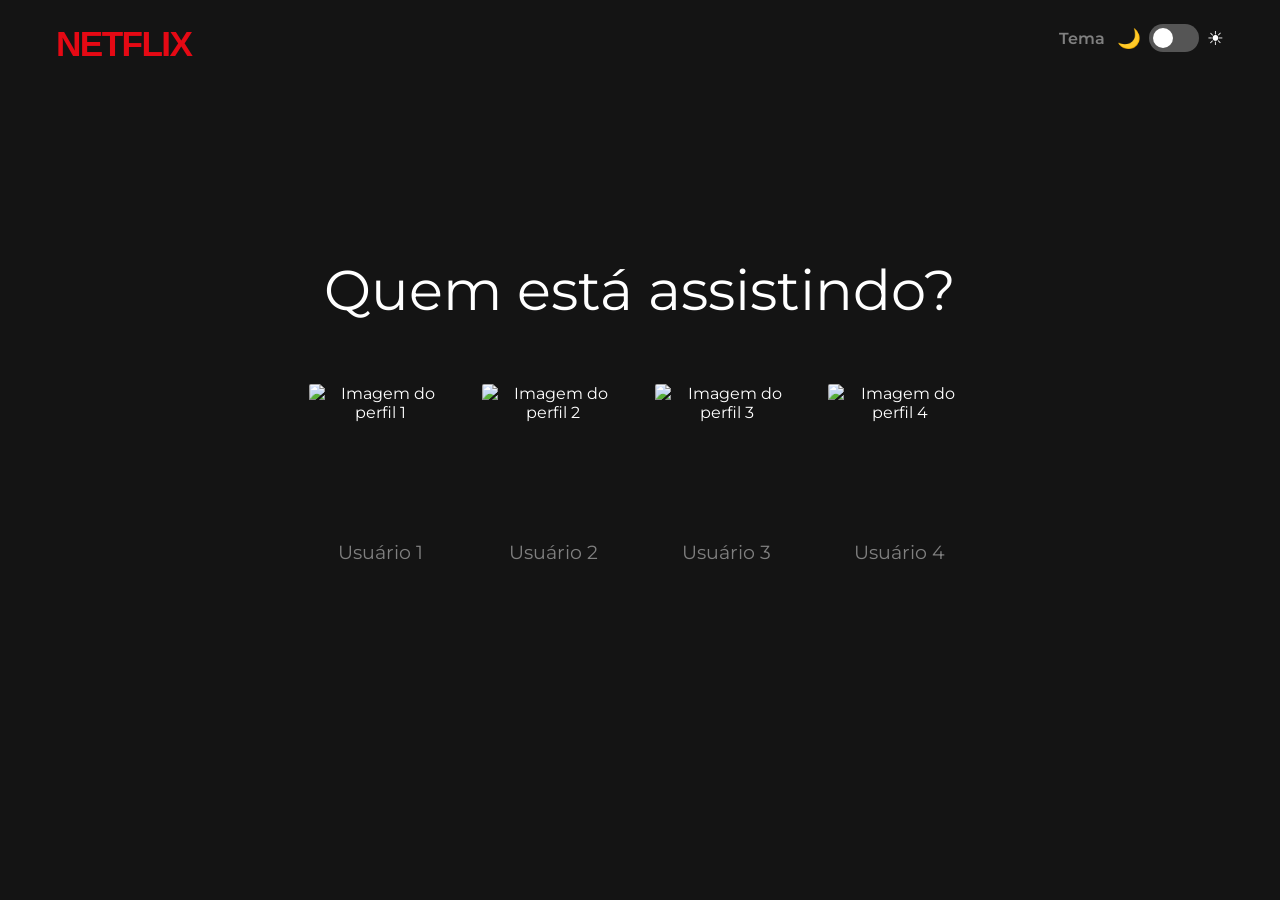
==== index.html @ 2d7911cf "chore(project): move files from Netflix directory to project root" ====
<!DOCTYPE html>
<html lang="pt-br">

<head>
    <meta charset="UTF-8">
    <meta name="viewport" content="width=device-width, initial-scale=1.0">
    <title>Netflix</title>
    <link rel="stylesheet" href="./assets/css/styles.css">
    <script src="./assets/js/main.js" defer></script>
</head>

<body>
    <div class="theme-container">
        <span class="theme-label">Tema</span>
        <span class="theme-icon">🌙</span>
        <label class="theme-switch" aria-label="Alternar modo claro/escuro">
            <input type="checkbox" id="theme-checkbox">
            <span class="slider"></span>
        </label>
        <span class="theme-icon">☀️</span>
    </div>
    <span class="logo">NETFLIX</span>
    <main>
        <header>
            <h1>Quem está assistindo?</h1>
        </header>

        <section aria-label="Perfis de usuários">
            <nav class="profiles">
                <ul class="profiles-list">
                    <li>
                        <a class="user-profile" href="#">
                            <figure>
                                <img src="./assets/img/perfil-1.png" alt="Imagem do perfil 1">
                                <figcaption>Usuário 1</figcaption>
                            </figure>
                        </a>
                    </li>
                    <li>
                        <a class="user-profile" href="#">
                            <figure>
                                <img src="./assets/img/perfil-2.png" alt="Imagem do perfil 2">
                                <figcaption>Usuário 2</figcaption>
                            </figure>
                        </a>
                    </li>
                    <li>
                        <a class="user-profile" href="#">
                            <figure>
                                <img src="./assets/img/perfil-3.png" alt="Imagem do perfil 3">
                                <figcaption>Usuário 3</figcaption>
                            </figure>
                        </a>
                    </li>
                    <li>
                        <a class="user-profile" href="#">
                            <figure>
                                <img src="./assets/img/perfil-4.png" alt="Imagem do perfil 4">
                                <figcaption>Usuário 4</figcaption>
                            </figure>
                        </a>
                    </li>
                </ul>
            </nav>
        </section>
    </main>
</body>

</html>
---- assets/css/styles.css ----
@import url("https://fonts.googleapis.com/css2?family=Montserrat:wght@300;400;600;700&display=swap");

:root {
  --bg-1: #141414;
  --text: #ffffff;
  --muted: #808080;
}
body.light-mode {
  --bg-1: #f3f3f3;
  --text: #141414;
  --muted: #555555;
}

* {
  box-sizing: border-box;
}
html,
body {
  height: 100%;
}
body {
  margin: 0;
  background: var(--bg-1);
  color: var(--text);
  transition: background 0.3s ease, color 0.3s ease;
  font-family:
    "Montserrat",
    system-ui,
    -apple-system,
    "Segoe UI",
    Roboto,
    Arial;
  -webkit-font-smoothing: antialiased;
  display: flex;
  align-items: center;
  justify-content: center;
  min-height: 100vh;
}

.logo {
  position: absolute;
  top: 1.5rem;
  left: 3.5rem;
  color: #e50914;
  font-family: "Arial Black", Arial, sans-serif;
  font-size: 2.2rem;
  font-weight: 900;
  letter-spacing: -0.1rem;
  user-select: none;
}
@media (max-width: 600px) {
  .logo {
    left: 5%;
    font-size: 1.5rem;
    top: 1rem;
  }
}

main {
  width: 100%;
  max-width: 57.5rem;
  padding: 2.25rem 1.25rem;
}

header {
  margin: 0 0 1.125rem;
}
header h1 {
  margin: 0;
  font-size: clamp(2rem, 5vw, 3.5rem);
  font-weight: 400;
  text-align: center;
}

/* Página: Quem está assistindo */
.profiles {
  padding: 2.5rem 1.25rem 5rem;
  --gap-size: clamp(1rem, 2vw, 2vw);
}
.profiles-list {
  display: flex;
  flex-direction: row;
  gap: var(--gap-size);
  justify-content: center;
  align-items: flex-start;
  flex-wrap: wrap;
  list-style: none;
  margin: 0;
  padding: 0;
}
.profiles-list li {
  display: flex;
  justify-content: center;
  /* Mobile: no máximo 2 colunas */
  width: calc(50% - var(--gap-size) * 0.5);
}

@media (min-width: 600px) {
  .profiles-list li {
    /* Desktop: no máximo 5 colunas */
    width: calc(20% - var(--gap-size) * 0.8);
  }
}

.user-profile {
  text-decoration: none;
  color: inherit;
  width: 100%;
  max-width: 12.5rem;
}
.user-profile figure {
  margin: 0;
  text-align: center;
}
.user-profile img {
  width: 100%;
  aspect-ratio: 1 / 1;
  border-radius: 4px;
  object-fit: cover;
  display: block;
  margin: 0 auto 0.625rem;
  border: 0.15rem solid transparent;
  box-sizing: border-box;
  transition: border-color 0.2s ease;
}
.user-profile:hover img,
.user-profile:focus img {
  border-color: #ffffff;
}
.user-profile figcaption {
  color: #808080;
  font-weight: 400;
  font-size: clamp(0.85rem, 2vw, 1.2rem);
  transition: color 0.2s ease;
}
.user-profile:hover figcaption,
.user-profile:focus figcaption {
  color: #ffffff;
}

@import url("https://fonts.googleapis.com/css2?family=Montserrat:wght@300;400;600;700&display=swap");

:root {
  --bg-1: #141414;
  --text: #ffffff;
  --muted: #808080;
}
body.light-mode {
  --bg-1: #f3f3f3;
  --text: #141414;
  --muted: #555555;
}

* {
  box-sizing: border-box;
}
html,
body {
  height: 100%;
}
body {
  margin: 0;
  background: var(--bg-1);
  color: var(--text);
  transition: background 0.3s ease, color 0.3s ease;
  font-family:
    "Montserrat",
    system-ui,
    -apple-system,
    "Segoe UI",
    Roboto,
    Arial;
  -webkit-font-smoothing: antialiased;
  display: flex;
  align-items: center;
  justify-content: center;
  min-height: 100vh;
}

.logo {
  position: absolute;
  top: 1.5rem;
  left: 3.5rem;
  color: #e50914;
  font-family: "Arial Black", Arial, sans-serif;
  font-size: 2.2rem;
  font-weight: 900;
  letter-spacing: -0.1rem;
  user-select: none;
}
@media (max-width: 600px) {
  .logo {
    left: 5%;
    font-size: 1.5rem;
    top: 1rem;
  }
}

main {
  width: 100%;
  max-width: 57.5rem;
  padding: 2.25rem 1.25rem;
}

header {
  margin: 0 0 1.125rem;
}
header h1 {
  margin: 0;
  font-size: clamp(2rem, 5vw, 3.5rem);
  font-weight: 400;
  text-align: center;
}

/* Página: Quem está assistindo */
.profiles {
  padding: 2.5rem 1.25rem 5rem;
  --gap-size: clamp(1rem, 2vw, 2vw);
}
.profiles-list {
  display: flex;
  flex-direction: row;
  gap: var(--gap-size);
  justify-content: center;
  align-items: flex-start;
  flex-wrap: wrap;
  list-style: none;
  margin: 0;
  padding: 0;
}
.profiles-list li {
  display: flex;
  justify-content: center;
  /* Mobile: no máximo 2 colunas */
  width: calc(50% - var(--gap-size) * 0.5);
}

@media (min-width: 600px) {
  .profiles-list li {
    /* Desktop: no máximo 5 colunas */
    width: calc(20% - var(--gap-size) * 0.8);
  }
}

.user-profile {
  text-decoration: none;
  color: inherit;
  width: 100%;
  max-width: 12.5rem;
}
.user-profile figure {
  margin: 0;
  text-align: center;
}
.user-profile img {
  width: 100%;
  aspect-ratio: 1 / 1;
  border-radius: 4px;
  object-fit: cover;
  display: block;
  margin: 0 auto 0.625rem;
  border: 0.15rem solid transparent;
  box-sizing: border-box;
  transition: border-color 0.2s ease;
}
.user-profile:hover img,
.user-profile:focus img {
  border-color: #ffffff;
}
.user-profile figcaption {
  color: #808080;
  font-weight: 400;
  font-size: clamp(0.85rem, 2vw, 1.2rem);
  transition: color 0.2s ease;
}
.user-profile:hover figcaption,
.user-profile:focus figcaption {
  color: #ffffff;
}

/* Acessibilidade */
.user-profile:focus {
  outline: 0.1875rem solid rgba(255, 255, 255, 0.06);
  outline-offset: 0.375rem;
}

body.light-mode .user-profile:hover img,
body.light-mode .user-profile:focus img {
  border-color: #141414;
}
body.light-mode .user-profile:hover figcaption,
body.light-mode .user-profile:focus figcaption {
  color: #141414;
}

/* Theme Switch Toggle Container */
.theme-container {
  position: absolute;
  top: 1.5rem;
  right: 3.5rem;
  display: flex;
  align-items: center;
  gap: 8px;
}

.theme-label {
  font-size: 1rem;
  font-weight: 600;
  margin-right: 4px;
  color: var(--muted);
}

.theme-icon {
  font-size: 1.2rem;
  user-select: none;
}

.theme-switch {
  position: relative;
  display: inline-block;
  width: 50px;
  height: 28px;
}

.theme-switch input {
  opacity: 0;
  width: 0;
  height: 0;
}

.theme-switch .slider {
  position: absolute;
  cursor: pointer;
  top: 0;
  left: 0;
  right: 0;
  bottom: 0;
  background-color: #555;
  transition: 0.4s;
  border-radius: 34px;
}

.theme-switch .slider:before {
  position: absolute;
  content: "";
  height: 20px;
  width: 20px;
  left: 4px;
  bottom: 4px;
  background-color: #fff;
  transition: 0.4s;
  border-radius: 50%;
}

.theme-switch input:checked + .slider {
  background-color: #ccc;
}

.theme-switch input:checked + .slider:before {
  transform: translateX(22px);
  background-color: #141414;
}

@media (max-width: 600px) {
  .theme-container {
    right: 5%;
    top: 1rem;
    gap: 4px;
  }
  .theme-icon {
    font-size: 1rem;
  }
  .theme-switch {
    width: 44px;
    height: 24px;
  }
  .theme-switch .slider:before {
    height: 16px;
    width: 16px;
  }
  .theme-switch input:checked + .slider:before {
    transform: translateX(20px);
  }
}
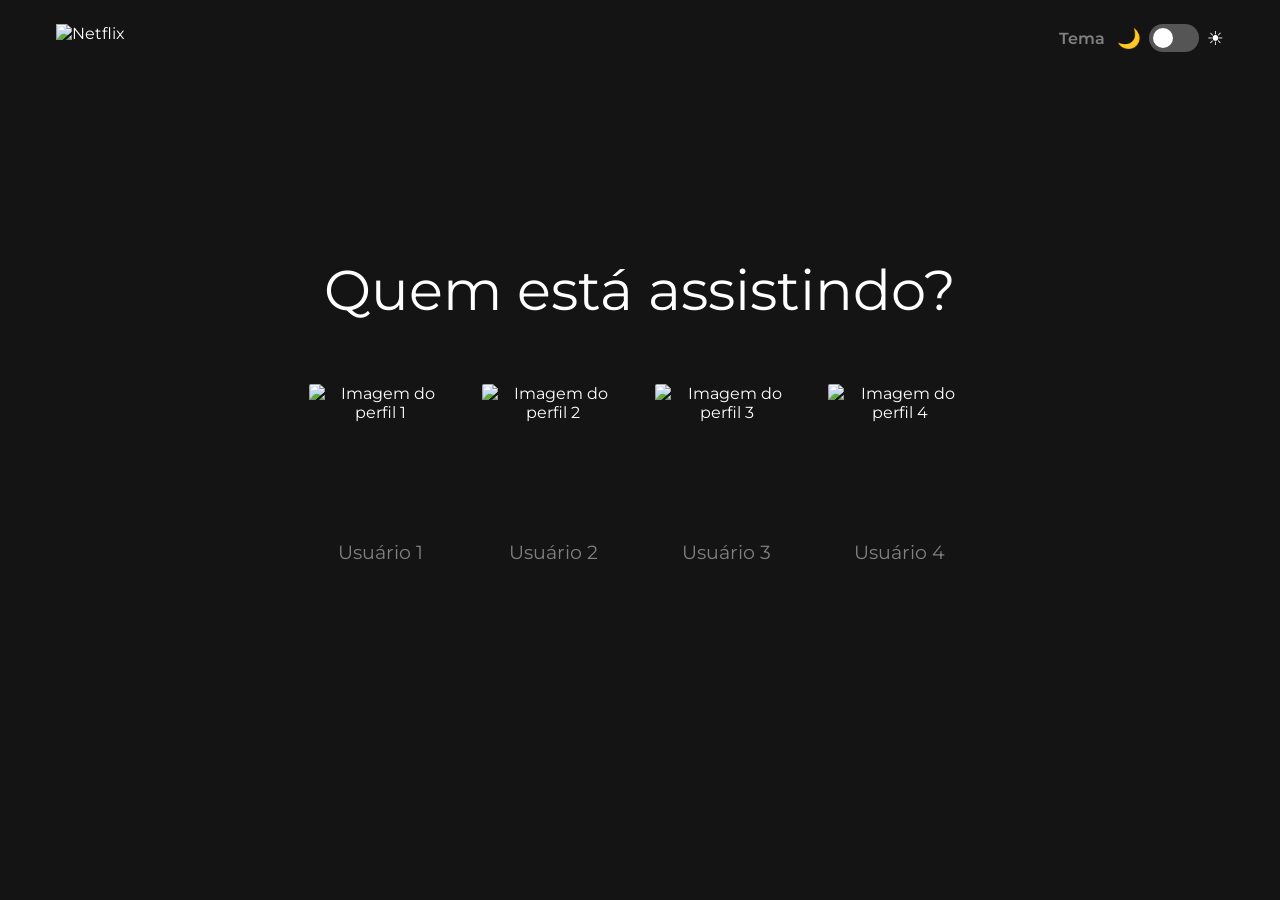
==== commit 80a1a08b: "fix(styles): match logo size on index page to catalog page and clean css" ====
--- a/index.html
+++ b/index.html
@@ -19,7 +19,7 @@
         </label>
         <span class="theme-icon">☀️</span>
     </div>
-    <span class="logo">NETFLIX</span>
+    <img class="logo" src="https://upload.wikimedia.org/wikipedia/commons/0/08/Netflix_2015_logo.svg" alt="Netflix">
     <main>
         <header>
             <h1>Quem está assistindo?</h1>
@@ -29,7 +29,7 @@
             <nav class="profiles">
                 <ul class="profiles-list">
                     <li>
-                        <a class="user-profile" href="#">
+                        <a class="user-profile" href="./catalogo/catalogo.html">
                             <figure>
                                 <img src="./assets/img/perfil-1.png" alt="Imagem do perfil 1">
                                 <figcaption>Usuário 1</figcaption>
@@ -37,7 +37,7 @@
                         </a>
                     </li>
                     <li>
-                        <a class="user-profile" href="#">
+                        <a class="user-profile" href="./catalogo/catalogo.html">
                             <figure>
                                 <img src="./assets/img/perfil-2.png" alt="Imagem do perfil 2">
                                 <figcaption>Usuário 2</figcaption>
@@ -45,7 +45,7 @@
                         </a>
                     </li>
                     <li>
-                        <a class="user-profile" href="#">
+                        <a class="user-profile" href="./catalogo/catalogo.html">
                             <figure>
                                 <img src="./assets/img/perfil-3.png" alt="Imagem do perfil 3">
                                 <figcaption>Usuário 3</figcaption>
@@ -53,7 +53,7 @@
                         </a>
                     </li>
                     <li>
-                        <a class="user-profile" href="#">
+                        <a class="user-profile" href="./catalogo/catalogo.html">
                             <figure>
                                 <img src="./assets/img/perfil-4.png" alt="Imagem do perfil 4">
                                 <figcaption>Usuário 4</figcaption>
--- a/assets/css/styles.css
+++ b/assets/css/styles.css
@@ -41,17 +41,13 @@
   position: absolute;
   top: 1.5rem;
   left: 3.5rem;
-  color: #e50914;
-  font-family: "Arial Black", Arial, sans-serif;
-  font-size: 2.2rem;
-  font-weight: 900;
-  letter-spacing: -0.1rem;
+  width: 92px;
+  cursor: pointer;
   user-select: none;
 }
 @media (max-width: 600px) {
   .logo {
     left: 5%;
-    font-size: 1.5rem;
     top: 1rem;
   }
 }
@@ -138,146 +134,6 @@
   color: #ffffff;
 }
 
-@import url("https://fonts.googleapis.com/css2?family=Montserrat:wght@300;400;600;700&display=swap");
-
-:root {
-  --bg-1: #141414;
-  --text: #ffffff;
-  --muted: #808080;
-}
-body.light-mode {
-  --bg-1: #f3f3f3;
-  --text: #141414;
-  --muted: #555555;
-}
-
-* {
-  box-sizing: border-box;
-}
-html,
-body {
-  height: 100%;
-}
-body {
-  margin: 0;
-  background: var(--bg-1);
-  color: var(--text);
-  transition: background 0.3s ease, color 0.3s ease;
-  font-family:
-    "Montserrat",
-    system-ui,
-    -apple-system,
-    "Segoe UI",
-    Roboto,
-    Arial;
-  -webkit-font-smoothing: antialiased;
-  display: flex;
-  align-items: center;
-  justify-content: center;
-  min-height: 100vh;
-}
-
-.logo {
-  position: absolute;
-  top: 1.5rem;
-  left: 3.5rem;
-  color: #e50914;
-  font-family: "Arial Black", Arial, sans-serif;
-  font-size: 2.2rem;
-  font-weight: 900;
-  letter-spacing: -0.1rem;
-  user-select: none;
-}
-@media (max-width: 600px) {
-  .logo {
-    left: 5%;
-    font-size: 1.5rem;
-    top: 1rem;
-  }
-}
-
-main {
-  width: 100%;
-  max-width: 57.5rem;
-  padding: 2.25rem 1.25rem;
-}
-
-header {
-  margin: 0 0 1.125rem;
-}
-header h1 {
-  margin: 0;
-  font-size: clamp(2rem, 5vw, 3.5rem);
-  font-weight: 400;
-  text-align: center;
-}
-
-/* Página: Quem está assistindo */
-.profiles {
-  padding: 2.5rem 1.25rem 5rem;
-  --gap-size: clamp(1rem, 2vw, 2vw);
-}
-.profiles-list {
-  display: flex;
-  flex-direction: row;
-  gap: var(--gap-size);
-  justify-content: center;
-  align-items: flex-start;
-  flex-wrap: wrap;
-  list-style: none;
-  margin: 0;
-  padding: 0;
-}
-.profiles-list li {
-  display: flex;
-  justify-content: center;
-  /* Mobile: no máximo 2 colunas */
-  width: calc(50% - var(--gap-size) * 0.5);
-}
-
-@media (min-width: 600px) {
-  .profiles-list li {
-    /* Desktop: no máximo 5 colunas */
-    width: calc(20% - var(--gap-size) * 0.8);
-  }
-}
-
-.user-profile {
-  text-decoration: none;
-  color: inherit;
-  width: 100%;
-  max-width: 12.5rem;
-}
-.user-profile figure {
-  margin: 0;
-  text-align: center;
-}
-.user-profile img {
-  width: 100%;
-  aspect-ratio: 1 / 1;
-  border-radius: 4px;
-  object-fit: cover;
-  display: block;
-  margin: 0 auto 0.625rem;
-  border: 0.15rem solid transparent;
-  box-sizing: border-box;
-  transition: border-color 0.2s ease;
-}
-.user-profile:hover img,
-.user-profile:focus img {
-  border-color: #ffffff;
-}
-.user-profile figcaption {
-  color: #808080;
-  font-weight: 400;
-  font-size: clamp(0.85rem, 2vw, 1.2rem);
-  transition: color 0.2s ease;
-}
-.user-profile:hover figcaption,
-.user-profile:focus figcaption {
-  color: #ffffff;
-}
-
 /* Acessibilidade */
 .user-profile:focus {
   outline: 0.1875rem solid rgba(255, 255, 255, 0.06);
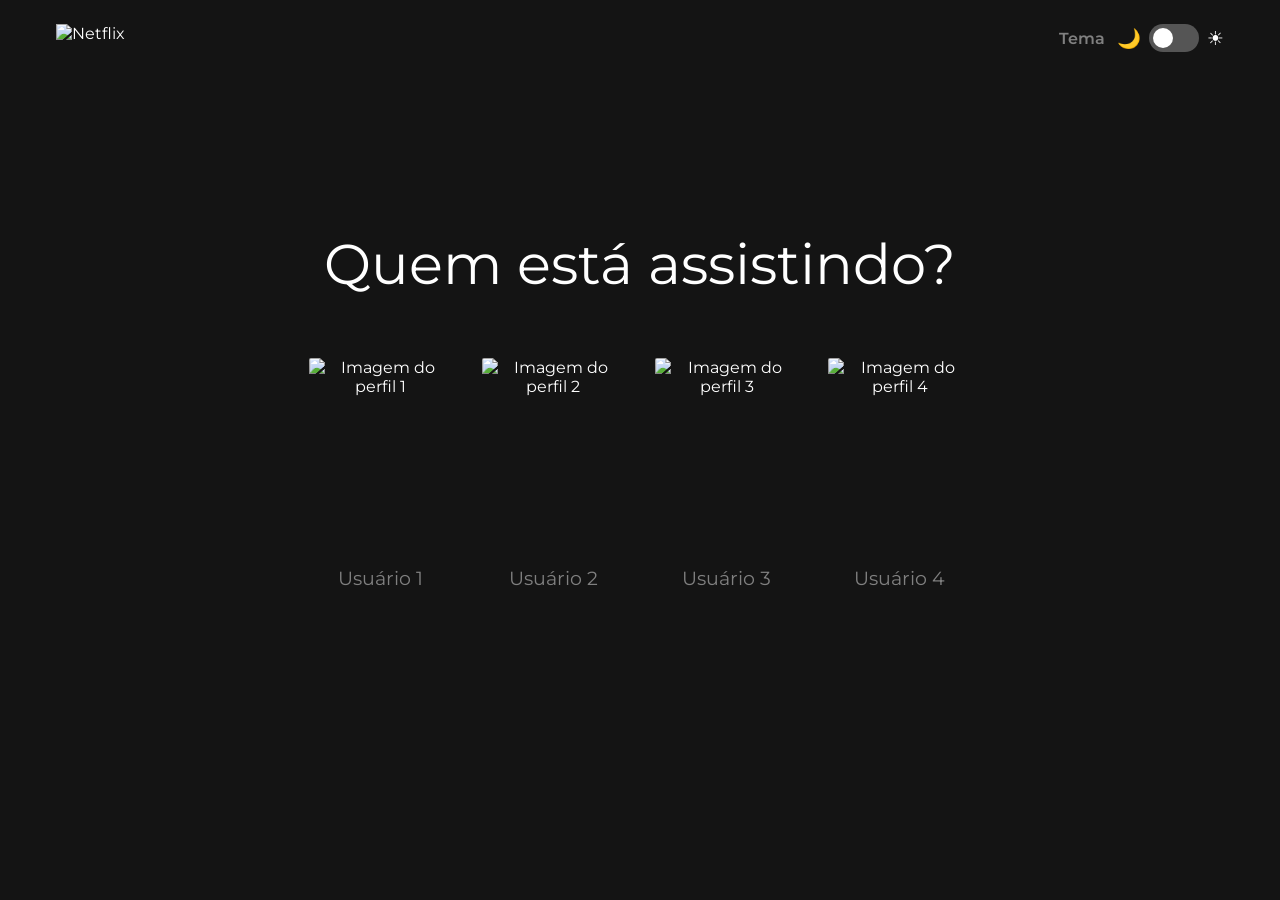
==== commit 9bc1e583: "perf(html): preload lcp image and add explicit profile dimensions" ====
--- a/index.html
+++ b/index.html
@@ -6,6 +6,7 @@
     <meta name="viewport" content="width=device-width, initial-scale=1.0">
     <title>Netflix</title>
     <link rel="stylesheet" href="./assets/css/styles.css">
+    <link rel="preload" as="image" href="https://upload.wikimedia.org/wikipedia/commons/0/08/Netflix_2015_logo.svg">
     <script src="./assets/js/main.js" defer></script>
 </head>
 
@@ -31,7 +32,7 @@
                     <li>
                         <a class="user-profile" href="./catalogo/catalogo.html">
                             <figure>
-                                <img src="./assets/img/perfil-1.png" alt="Imagem do perfil 1">
+                                <img src="./assets/img/perfil-1.png" alt="Imagem do perfil 1" width="200" height="200">
                                 <figcaption>Usuário 1</figcaption>
                             </figure>
                         </a>
@@ -39,7 +40,7 @@
                     <li>
                         <a class="user-profile" href="./catalogo/catalogo.html">
                             <figure>
-                                <img src="./assets/img/perfil-2.png" alt="Imagem do perfil 2">
+                                <img src="./assets/img/perfil-2.png" alt="Imagem do perfil 2" width="200" height="200">
                                 <figcaption>Usuário 2</figcaption>
                             </figure>
                         </a>
@@ -47,7 +48,7 @@
                     <li>
                         <a class="user-profile" href="./catalogo/catalogo.html">
                             <figure>
-                                <img src="./assets/img/perfil-3.png" alt="Imagem do perfil 3">
+                                <img src="./assets/img/perfil-3.png" alt="Imagem do perfil 3" width="200" height="200">
                                 <figcaption>Usuário 3</figcaption>
                             </figure>
                         </a>
@@ -55,7 +56,7 @@
                     <li>
                         <a class="user-profile" href="./catalogo/catalogo.html">
                             <figure>
-                                <img src="./assets/img/perfil-4.png" alt="Imagem do perfil 4">
+                                <img src="./assets/img/perfil-4.png" alt="Imagem do perfil 4" width="200" height="200">
                                 <figcaption>Usuário 4</figcaption>
                             </figure>
                         </a>
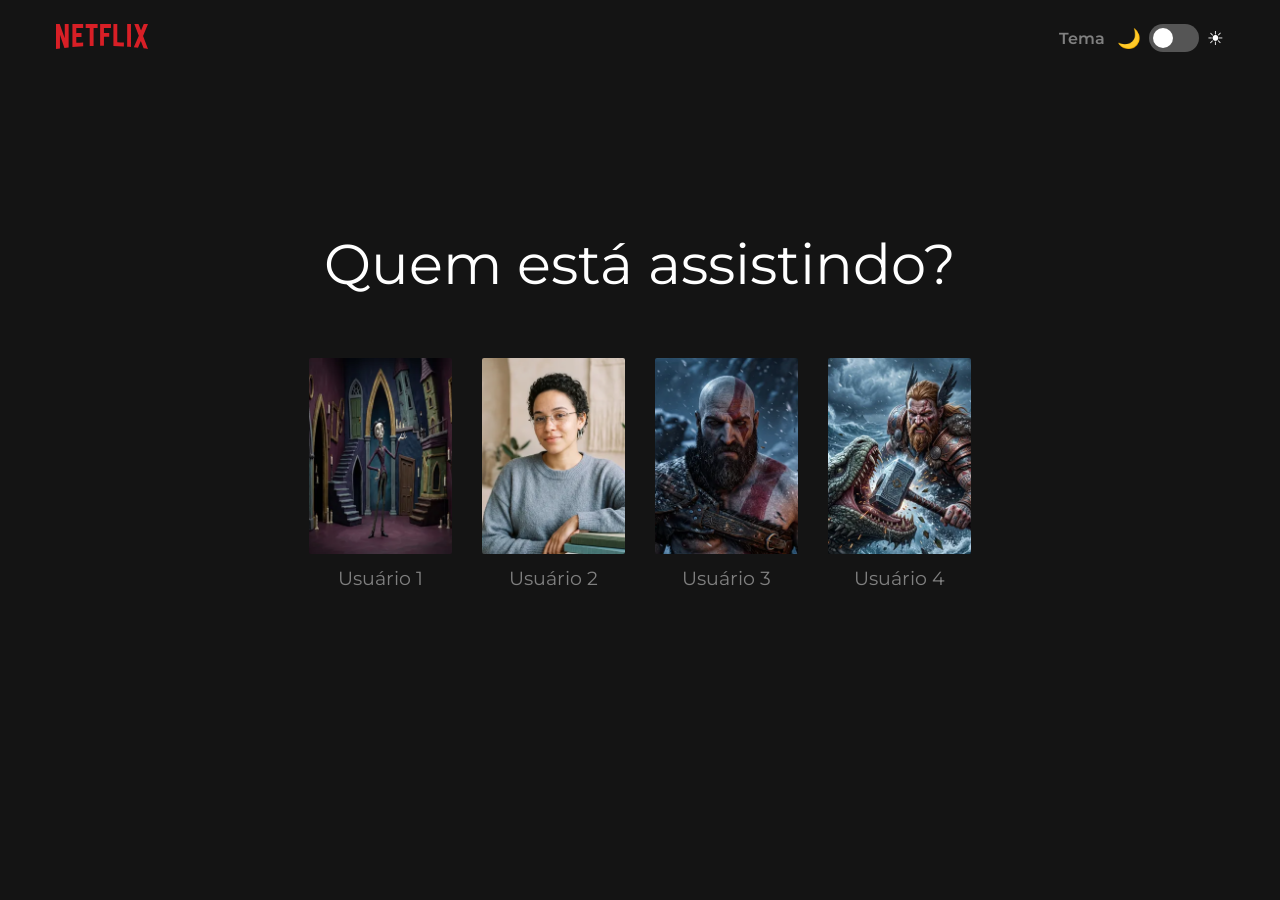
==== commit 8e9259fd: "perf: convert and host images locally in WebP format" ====
--- a/index.html
+++ b/index.html
@@ -4,9 +4,10 @@
 <head>
     <meta charset="UTF-8">
     <meta name="viewport" content="width=device-width, initial-scale=1.0">
+    <meta name="description" content="Catálogo de filmes e séries com os melhores perfis da Netflix.">
     <title>Netflix</title>
     <link rel="stylesheet" href="./assets/css/styles.css">
-    <link rel="preload" as="image" href="https://upload.wikimedia.org/wikipedia/commons/0/08/Netflix_2015_logo.svg">
+    <link rel="preload" as="image" href="./assets/img/Netflix_2015_logo.svg">
     <script src="./assets/js/main.js" defer></script>
 </head>
 
@@ -20,7 +21,7 @@
         </label>
         <span class="theme-icon">☀️</span>
     </div>
-    <img class="logo" src="https://upload.wikimedia.org/wikipedia/commons/0/08/Netflix_2015_logo.svg" alt="Netflix">
+    <img class="logo" src="./assets/img/Netflix_2015_logo.svg" alt="Netflix">
     <main>
         <header>
             <h1>Quem está assistindo?</h1>
@@ -32,7 +33,7 @@
                     <li>
                         <a class="user-profile" href="./catalogo/catalogo.html">
                             <figure>
-                                <img src="./assets/img/perfil-1.png" alt="Imagem do perfil 1" width="200" height="200">
+                                <img src="./assets/img/perfil-1.webp" alt="Imagem do perfil 1" width="200" height="200">
                                 <figcaption>Usuário 1</figcaption>
                             </figure>
                         </a>
@@ -40,7 +41,7 @@
                     <li>
                         <a class="user-profile" href="./catalogo/catalogo.html">
                             <figure>
-                                <img src="./assets/img/perfil-2.png" alt="Imagem do perfil 2" width="200" height="200">
+                                <img src="./assets/img/perfil-2.webp" alt="Imagem do perfil 2" width="200" height="200">
                                 <figcaption>Usuário 2</figcaption>
                             </figure>
                         </a>
@@ -48,7 +49,7 @@
                     <li>
                         <a class="user-profile" href="./catalogo/catalogo.html">
                             <figure>
-                                <img src="./assets/img/perfil-3.png" alt="Imagem do perfil 3" width="200" height="200">
+                                <img src="./assets/img/perfil-3.webp" alt="Imagem do perfil 3" width="200" height="200">
                                 <figcaption>Usuário 3</figcaption>
                             </figure>
                         </a>
@@ -56,7 +57,7 @@
                     <li>
                         <a class="user-profile" href="./catalogo/catalogo.html">
                             <figure>
-                                <img src="./assets/img/perfil-4.png" alt="Imagem do perfil 4" width="200" height="200">
+                                <img src="./assets/img/perfil-4.webp" alt="Imagem do perfil 4" width="200" height="200">
                                 <figcaption>Usuário 4</figcaption>
                             </figure>
                         </a>
